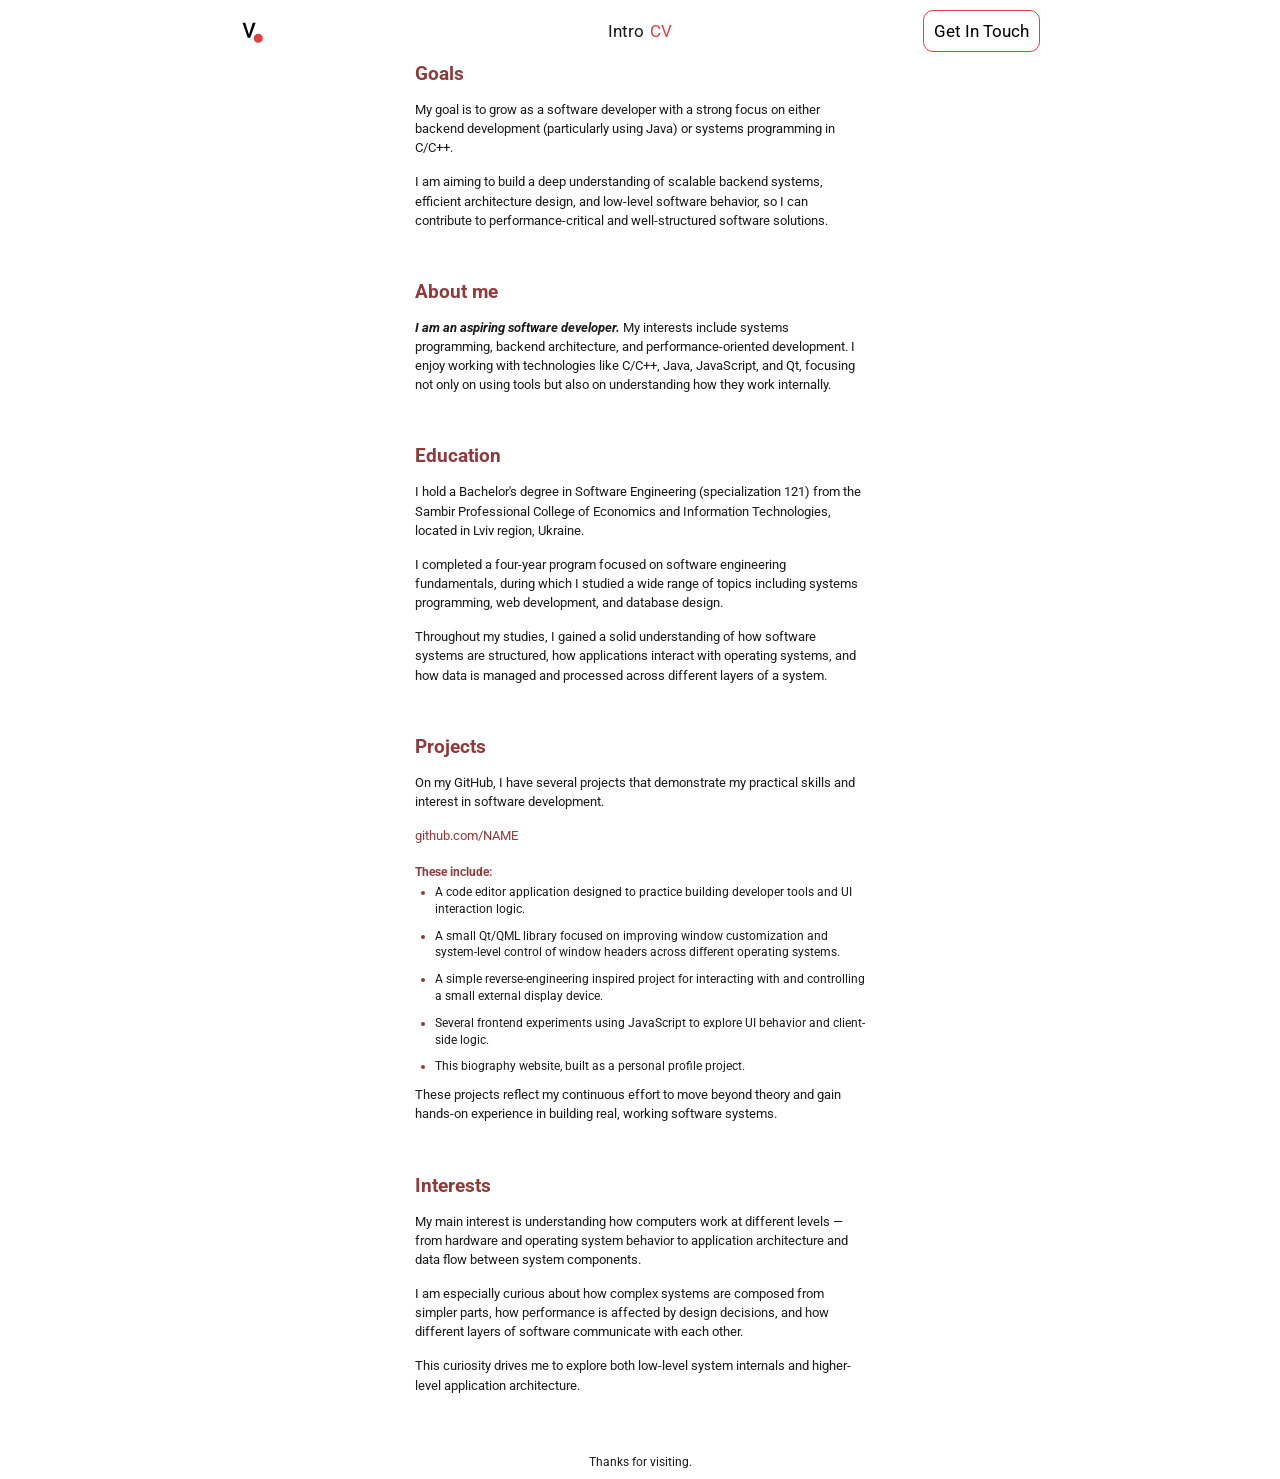
==== cv.html @ 04ad07b4 "init" ====
<!DOCTYPE html>
<html lang="en">
<head>
    <meta charset="UTF-8">
    <meta name="viewport" content="width=device-width, initial-scale=1.0">
    <title>CV Vitalii Torhan</title>
    <link rel="stylesheet" href="css/style.css">
    <link rel="icon" href="assets/img/logo.svg">
    <link rel="preconnect" href="https://fonts.googleapis.com">
    <link rel="preconnect" href="https://fonts.gstatic.com" crossorigin>
    <link href="https://fonts.googleapis.com/css2?family=JetBrains+Mono:ital,wght@0,100..800;1,100..800&family=Roboto:ital,wght@0,100..900;1,100..900&display=swap" rel="stylesheet">
</head>
<body>
    <div class="container">

        <header class="header">
            <a href="index.html" class="logo">
                <img src="assets/img/logo.svg" width="25" alt="Logo">
            </a>

            <nav class="navbar">
                <ul>
                    <li><a href="index.html">Intro</a></li>
                    <li><a href="cv.html">CV</a></li>
                </ul>
            </nav>

            <button class="contact-btn" id="contact-btn">
                Get In Touch
            </button>

            <div class="popup" id="popup-contacts">
                <div class="popup-content">
                    <button id="popup-contacts-btn">×</button>

                    <div class="contact-item">
                        <h2>GitHub:</h2>
                        <a href="https://github.com/Little-Ducky" target="_blank">
                            Little-Ducky
                        </a>
                    </div>
                    <div class="contact-item">
                        <h2>Email:</h2>
                        <a href="mailto:vitalytorhan@gmail.com" target="_blank">
                            Email
                        </a>
                    </div>
                    <div class="contact-item">
                        <h2>LinkedIn:</h2>
                        <a href="https://github.com/Little-Ducky" target="_blank">
                            LinkedIn
                        </a>
                    </div>
                </div>
            </div>
        </header>
        
        <main class="content-cv">
            <section class="cv-section">
                <h2>Goals</h2>

                <p>
                    My goal is to grow as a software developer with a strong focus on
                    either backend development (particularly using Java) or systems
                    programming in C/C++.
                </p>

                <p>
                    I am aiming to build a deep understanding of scalable backend
                    systems, efficient architecture design, and low-level software
                    behavior, so I can contribute to performance-critical and
                    well-structured software solutions.
                </p>
            </section>
            <section class="cv-section">
                <h2>About me</h2>

                <p>
                    <strong><em>I am an aspiring software developer.</em></strong>
                    My interests include systems programming, backend architecture,
                    and performance-oriented development. I enjoy working with
                    technologies like C/C++, Java, JavaScript, and Qt, focusing not
                    only on using tools but also on understanding how they work internally.
                </p>
            </section>


            <section class="cv-section">
                <h2>Education</h2>

                <p>
                    I hold a Bachelor's degree in Software Engineering (specialization 121)
                    from the Sambir Professional College of Economics and Information
                    Technologies, located in Lviv region, Ukraine.
                </p>

                <p>
                    I completed a four-year program focused on software engineering
                    fundamentals, during which I studied a wide range of topics including
                    systems programming, web development, and database design.
                </p>

                <p>
                    Throughout my studies, I gained a solid understanding of how software
                    systems are structured, how applications interact with operating
                    systems, and how data is managed and processed across different layers
                    of a system.
                </p>
            </section>


            <section class="cv-section">
                <h2>Projects</h2>

                <p>
                    On my GitHub, I have several projects that demonstrate my practical
                    skills and interest in software development.
                </p>

                <p>
                    <a href="#">github.com/NAME</a>
                </p>

                <h3>These include:</h3>

                <ul>
                    <li>
                        A code editor application designed to practice building developer
                        tools and UI interaction logic.
                    </li>

                    <li>
                        A small Qt/QML library focused on improving window customization
                        and system-level control of window headers across different
                        operating systems.
                    </li>

                    <li>
                        A simple reverse-engineering inspired project for interacting
                        with and controlling a small external display device.
                    </li>

                    <li>
                        Several frontend experiments using JavaScript to explore UI
                        behavior and client-side logic.
                    </li>

                    <li>
                        This biography website, built as a personal profile project.
                    </li>
                </ul>

                <p>
                    These projects reflect my continuous effort to move beyond theory
                    and gain hands-on experience in building real, working software
                    systems.
                </p>
            </section>


            <section class="cv-section">
                <h2>Interests</h2>

                <p>
                    My main interest is understanding how computers work at different
                    levels — from hardware and operating system behavior to application
                    architecture and data flow between system components.
                </p>

                <p>
                    I am especially curious about how complex systems are composed from
                    simpler parts, how performance is affected by design decisions,
                    and how different layers of software communicate with each other.
                </p>

                <p>
                    This curiosity drives me to explore both low-level system internals
                    and higher-level application architecture.
                </p>
            </section>
        </main>

        <footer class="footer">
            <span>Thanks for visiting.</span>
        </footer>
    </div>

    <script src="js/script.js"></script>
</body>
</html>
---- css/style.css ----
/* ===== RESET ===== */
* {
    margin: 0;
    padding: 0;
    box-sizing: border-box;
}

a {
    color: inherit;
    text-decoration: none;
}

ul {
    list-style: none;
}

button {
    cursor: pointer;
    border: none;
    background: none;
    font: inherit;
}

img {
    max-width: 100%;
    display: block;
}

/* ===== CONTAINERS ===== */
html, body {
    height: 100%;
    margin: 0;

    font-family: "Roboto";
    font-size: 12px;
    color: #1A1A1A;
}

body {
    display: flex;
    justify-content: center;
}

.container {
    max-width: 800px;
    width: 100%;

    margin: 0 10px 0 10px;

    display: flex;
    flex-direction: column;
}

.header {
    display: grid;
    grid-template-columns: 1fr auto 1fr;
    align-items: center;
    
    padding: 10px 0;
    font-weight: 400;
    font-size: 1.4rem;
}

.navbar {
    justify-self: center;
}

.logo {
    justify-self: start;
}

.contact-btn {
    border: 1px solid #E24040;
    border-radius: 10px;
    padding: 10px;
    transition: background-color 0.3s ease;
    justify-self: end;
}

.navbar ul {
    display: flex;
}

.navbar ul li {
    margin: 0 3px;
    transition: color 0.3s ease;
}

.navbar ul li:hover {
    color: #E24040;
}

.contact-btn:hover {
    background-color: #E24040;
}

.content {
    flex: 1;
}

.content-intro {
    display: flex;
    flex-direction: column;
}

.hero {
    display: flex;
    justify-content: space-between;
    align-items: center;

    margin-top: 100px;
}

.intro h1{
    font-size: 2.4rem;
    margin-bottom: 3px;
    font-weight: 500;
}

.intro h2 {
    font-size: 1.6rem;
    margin-bottom: 6px;
    font-weight: 400;
}

.intro p {
    font-size: 1.2rem;
    font-weight: 300;
}

.subTitle {
    font-style: italic;
}

.socials {
    margin-top: 30px;
    align-self: center;
}

.socials ul {
    display: flex;
}

.socials ul li {
    margin: 5px;
}

.terminal {
    position: relative;
    background: #1f1f1f;
    border-radius: 10px;
    padding: 15px;
    max-width: 420px;
    width: 100%;

    font-size: 1.2rem;

    font-family: "JetBrains Mono";

    box-shadow:
        0 20px 170px rgba(0, 0, 0, 0.5),
        0 0 180px rgba(255, 70, 70, 0.7),
        0 0 100px rgba(255, 70, 70, 0.5);
}

.input {
    color: #E24040;
    margin: 5px 0;
    position: relative;
}

.input::before {
    content: " ";
    position: absolute;
    width: 100%;
    height: 1px;
    background-color: #333333;
    left: 0;
    top: -5px;
}

.output {
    color: #E6E6E6;
    margin-bottom: 15px;
}

.terminal-caption {
    display: flex;
    justify-content: space-between;

    margin-bottom: 10px;
}

.dots {
    display: flex;
    gap: 8px;
}

.dots li {
    width: 12px;
    height: 12px;
    border-radius: 50%;
}

.dot-red {
    background-color: #E24040;
}

.dot-yellow {
    background-color: #F4E84E;
}

.dot-green {
    background-color: #009245;
}

.btns-decoration li{
    margin-right: 5px;
}

.user-decoration {
    display: block;
    color: #E6E6E6;
}

.footer {
    display: flex;
    justify-content: center;
    padding: 10px;
}

/* CV */

.content-cv {
    display: flex;
    flex-direction: column;
    align-items: center;
}

.cv-section {
    max-width: 450px;
    margin-bottom: 35px;
}

.cv-section h2 {
    font-size: 1.6rem;
    color: #8f3b3b;
    margin-bottom: 15px;
}

.cv-section h3 {
    font-size: 1rem;
    color: #8f3b3b;
    margin-top: 20px;
    margin-bottom: 5px;
}

.cv-section p {
    font-size: 1.1rem;
    line-height: 1.45;
    margin-bottom: 15px;
}

.cv-section ul {
    list-style: disc;
    padding-left: 20px;
}

.cv-section li {
    margin-bottom: 10px;
    line-height: 1.4;
}

.cv-section li::marker {
    color: #8f3b3b;
}

.cv-section a {
    color: #8f3b3b;
    text-decoration: none;
}

.cv-section a:hover {
    text-decoration: underline;
}

nav a.active-page-link {
    color: #E24040;
}

@media (max-width: 700px) {

    .cv {
        max-width: 100%;
    }
}

@media screen and (max-width: 768px) {
    .hero {
        flex-direction: column;
        gap: 10px;
        margin-top: 50px;
    }

    html {
        font-size: 10px;
    }

    .intro {
        text-align: center;
    }

    .header {
        font-size: 1.6rem;
    }
}

.popup {
    visibility: hidden;
    opacity: 0;

    position: fixed;
    inset: 0;
    background-color: rgba(0,0,0,0.5);

    justify-content: center;
    align-items: center;

    z-index: 42;

    transition: opacity 0.3s ease, visibility 0.3s ease;
}

.popup-contacts-active {
    visibility: visible;
    opacity: 1;
}

.popup-content {
    display: inline-block;

    padding: 20px;
    border-radius: 10px;
    position: relative;

    top: 50%;
    left: 50%;

    transform: translate(-50%, -50%);

    background-color: white;
}

#popup-contacts-btn {
    position: absolute;
    right: 10px;
    top: 10px;
}

.contact-item {
    display: flex;
    align-items: center;
    gap: 10px;
    margin: 10px;
}

.contact-item h2 {
    font-weight: 500;
    font-size: 1.3rem;
}
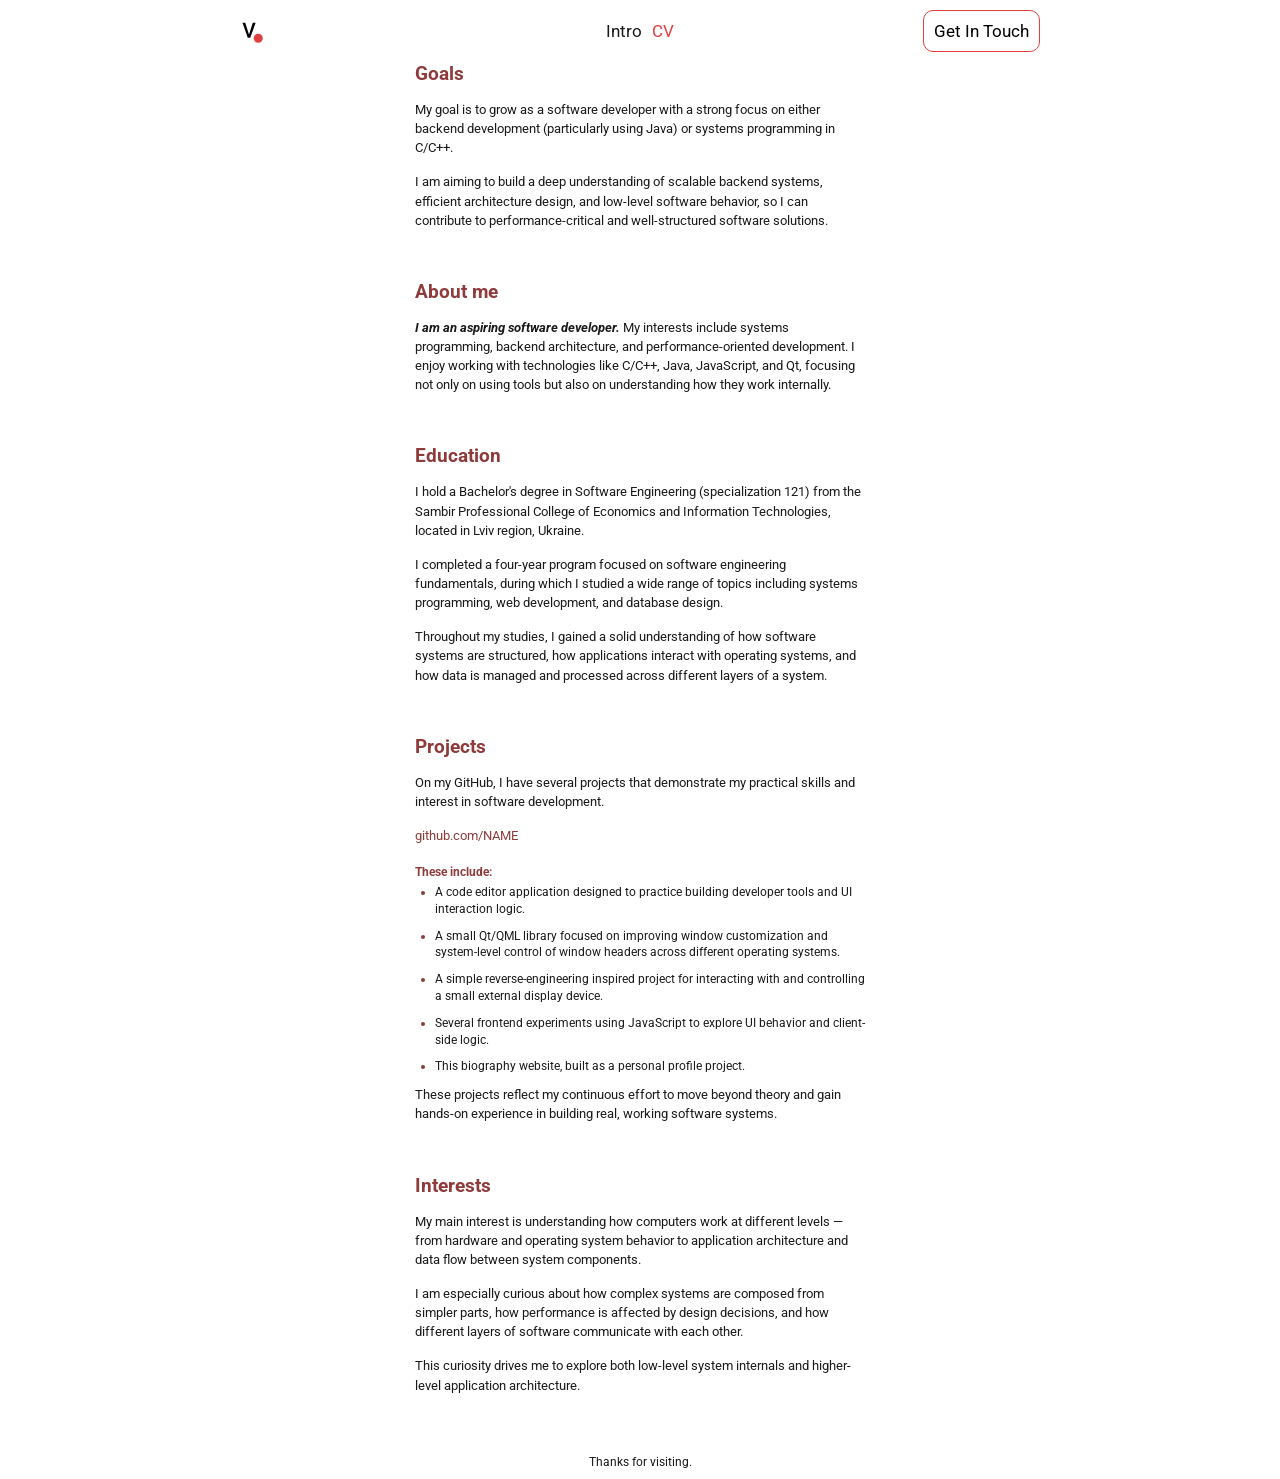
==== commit 8e562362: "added burger-menu" ====
--- a/cv.html
+++ b/cv.html
@@ -14,45 +14,23 @@
     <div class="container">
 
         <header class="header">
-            <a href="index.html" class="logo">
-                <img src="assets/img/logo.svg" width="25" alt="Logo">
-            </a>
-
-            <nav class="navbar">
-                <ul>
+            <nav>
+                <a href="index.html" class="logo">
+                    <img src="assets/img/logo.svg" width="25" alt="Logo">
+                </a>
+
+                <ul class="navbar">
                     <li><a href="index.html">Intro</a></li>
                     <li><a href="cv.html">CV</a></li>
                 </ul>
+
+                <button class="contact-btn" id="contact-btn">
+                    Get In Touch
+                </button>
+
+                <button class="burger-btn">
+                </button>
             </nav>
-
-            <button class="contact-btn" id="contact-btn">
-                Get In Touch
-            </button>
-
-            <div class="popup" id="popup-contacts">
-                <div class="popup-content">
-                    <button id="popup-contacts-btn">×</button>
-
-                    <div class="contact-item">
-                        <h2>GitHub:</h2>
-                        <a href="https://github.com/Little-Ducky" target="_blank">
-                            Little-Ducky
-                        </a>
-                    </div>
-                    <div class="contact-item">
-                        <h2>Email:</h2>
-                        <a href="mailto:vitalytorhan@gmail.com" target="_blank">
-                            Email
-                        </a>
-                    </div>
-                    <div class="contact-item">
-                        <h2>LinkedIn:</h2>
-                        <a href="https://github.com/Little-Ducky" target="_blank">
-                            LinkedIn
-                        </a>
-                    </div>
-                </div>
-            </div>
         </header>
         
         <main class="content-cv">
@@ -185,6 +163,65 @@
         </footer>
     </div>
 
+        <div class="burger">
+        <div class="burger-content">
+            <nav class="burger-nav">
+                <ul class="menu-list">
+                    <li><a href="index.html">🏠 Intro</a></li>
+                    <li><a href="cv.html">📄 CV</a></li>
+                </ul>
+            </nav>
+
+            <div class="contact-section">
+                <div class="contact-item">
+                    <span>💻 GitHub</span>
+                    <a href="https://github.com/Little-Ducky" target="_blank">
+                        Little-Ducky
+                    </a>
+                </div>
+
+                <div class="contact-item">
+                    <span>✉️ Email</span>
+                    <a href="mailto:vitalytorhan@gmail.com">
+                        vitalytorhan@gmail.com
+                    </a>
+                </div>
+
+                <div class="contact-item">
+                    <span>💼 LinkedIn</span>
+                    <a href="https://linkedin.com/in/YOUR_USERNAME" target="_blank">
+                        linkedin.com/in/YOUR_USERNAME
+                    </a>
+                </div>
+            </div>
+
+        </div>
+    </div>
+    
+    <div class="popup" id="popup-contacts">
+        <div class="popup-content">
+            <button id="popup-contacts-btn">×</button>
+
+            <div class="contact-item">
+                <h2>GitHub:</h2>
+                <a href="https://github.com/Little-Ducky" target="_blank">
+                    Little-Ducky
+                </a>
+            </div>
+            <div class="contact-item">
+                <h2>Email:</h2>
+                <a href="mailto:vitalytorhan@gmail.com" target="_blank">
+                    Email
+                </a>
+            </div>
+            <div class="contact-item">
+                <h2>LinkedIn:</h2>
+                <a href="https://github.com/Little-Ducky" target="_blank">
+                    LinkedIn
+                </a>
+            </div>
+        </div>
+    </div>
     <script src="js/script.js"></script>
 </body>
 </html>
--- a/css/style.css
+++ b/css/style.css
@@ -41,6 +41,10 @@
     justify-content: center;
 }
 
+body.popup-open {
+    overflow: hidden;
+}
+
 .container {
     max-width: 800px;
     width: 100%;
@@ -51,7 +55,8 @@
     flex-direction: column;
 }
 
-.header {
+.header nav {
+    position: relative;
     display: grid;
     grid-template-columns: 1fr auto 1fr;
     align-items: center;
@@ -62,11 +67,14 @@
 }
 
 .navbar {
-    justify-self: center;
+    display: flex;
+    gap: 10px;
 }
 
 .logo {
-    justify-self: start;
+    display: inline-block;
+    width: 25px;
+    height: 25px;
 }
 
 .contact-btn {
@@ -323,8 +331,9 @@
     inset: 0;
     background-color: rgba(0,0,0,0.5);
 
+    display: flex;
+    align-items: center;
     justify-content: center;
-    align-items: center;
 
     z-index: 42;
 
@@ -337,16 +346,11 @@
 }
 
 .popup-content {
+    position: relative;
     display: inline-block;
 
     padding: 20px;
     border-radius: 10px;
-    position: relative;
-
-    top: 50%;
-    left: 50%;
-
-    transform: translate(-50%, -50%);
 
     background-color: white;
 }
@@ -367,4 +371,162 @@
 .contact-item h2 {
     font-weight: 500;
     font-size: 1.3rem;
+}
+
+.burger {
+    position: fixed;
+    top: -100%;
+    left: 0;
+
+    height: 100%;
+    width: 100%;
+
+    display: flex;
+    justify-content: center;
+    align-items: center;
+
+    background: #111;
+
+    transition: top .3s ease;
+    overflow-y: auto;
+
+    z-index: 43;
+}
+
+.burger-active {
+    top: 0;
+}
+
+.burger-content {
+    position: relative;
+    
+    max-width: 500px;
+    width: 100%;
+    height: 100%;
+
+    display: flex;
+    flex-direction: column;
+    justify-content: center;
+    align-items: center;
+
+    gap: 80px;
+}
+
+.burger-nav {
+    display: flex;
+    flex-direction: column;
+    align-items: center;
+    gap: 20px;
+}
+
+.burger-nav a {
+    color: #fff;
+    text-decoration: none;
+    font-size: 3rem;
+    font-weight: 700;
+    transition: .25s;
+}
+
+.burger-nav a:hover {
+    color: #ff5a5f;
+}
+
+.contact-section {
+    width: 100%;
+    max-width: 500px;
+
+    display: flex;
+    flex-direction: column;
+    gap: 24px;
+}
+
+.contact-item {
+    display: flex;
+    justify-content: space-between;
+    align-items: center;
+
+    padding-bottom: 12px;
+    border-bottom: 1px solid rgba(255,255,255,.08);
+}
+
+.contact-item span {
+    color: #888;
+    font-size: .9rem;
+    text-transform: uppercase;
+    letter-spacing: 2px;
+}
+
+.contact-item a {
+    color: white;
+    text-decoration: none;
+    transition: .25s;
+}
+
+.contact-item a:hover {
+    color: #ff5a5f;
+}
+
+.menu-list li {
+    padding: 10px;
+}
+
+.burger-btn {
+    position: absolute;
+    top: 10px + 50%;
+    right: 0;
+    z-index: 44;
+
+    width: 24px;
+    height: 24px;
+}
+
+.burger-btn::before,
+.burger-btn::after {
+    content: "";
+    position: absolute;
+
+    left: 0;
+    width: 100%;
+    height: 2px;
+    border-radius: 1px;
+    background: #E24040;
+
+    transition: transform .3s ease, top .3s ease, bottom .3s ease;
+}
+
+.burger-btn::before {
+    top: 7px;
+}
+
+.burger-btn::after {
+    bottom: 7px;
+}
+
+.burger-btn-active::before {
+    top: 50%;
+    transform: translateY(-50%) rotate(45deg);
+}
+
+.burger-btn-active::after {
+    bottom: 50%;
+    transform: translateY(50%) rotate(-45deg);
+}
+
+@media screen and (max-width: 600px) {
+    .contact-btn {
+        display: none;
+    }
+
+    .navbar {
+        display: none;
+    }
+}
+
+@media screen and (min-width: 600px) {
+    .burger-btn {
+        display: none;
+    }
+    .burger {
+        display: none;
+    }
 }
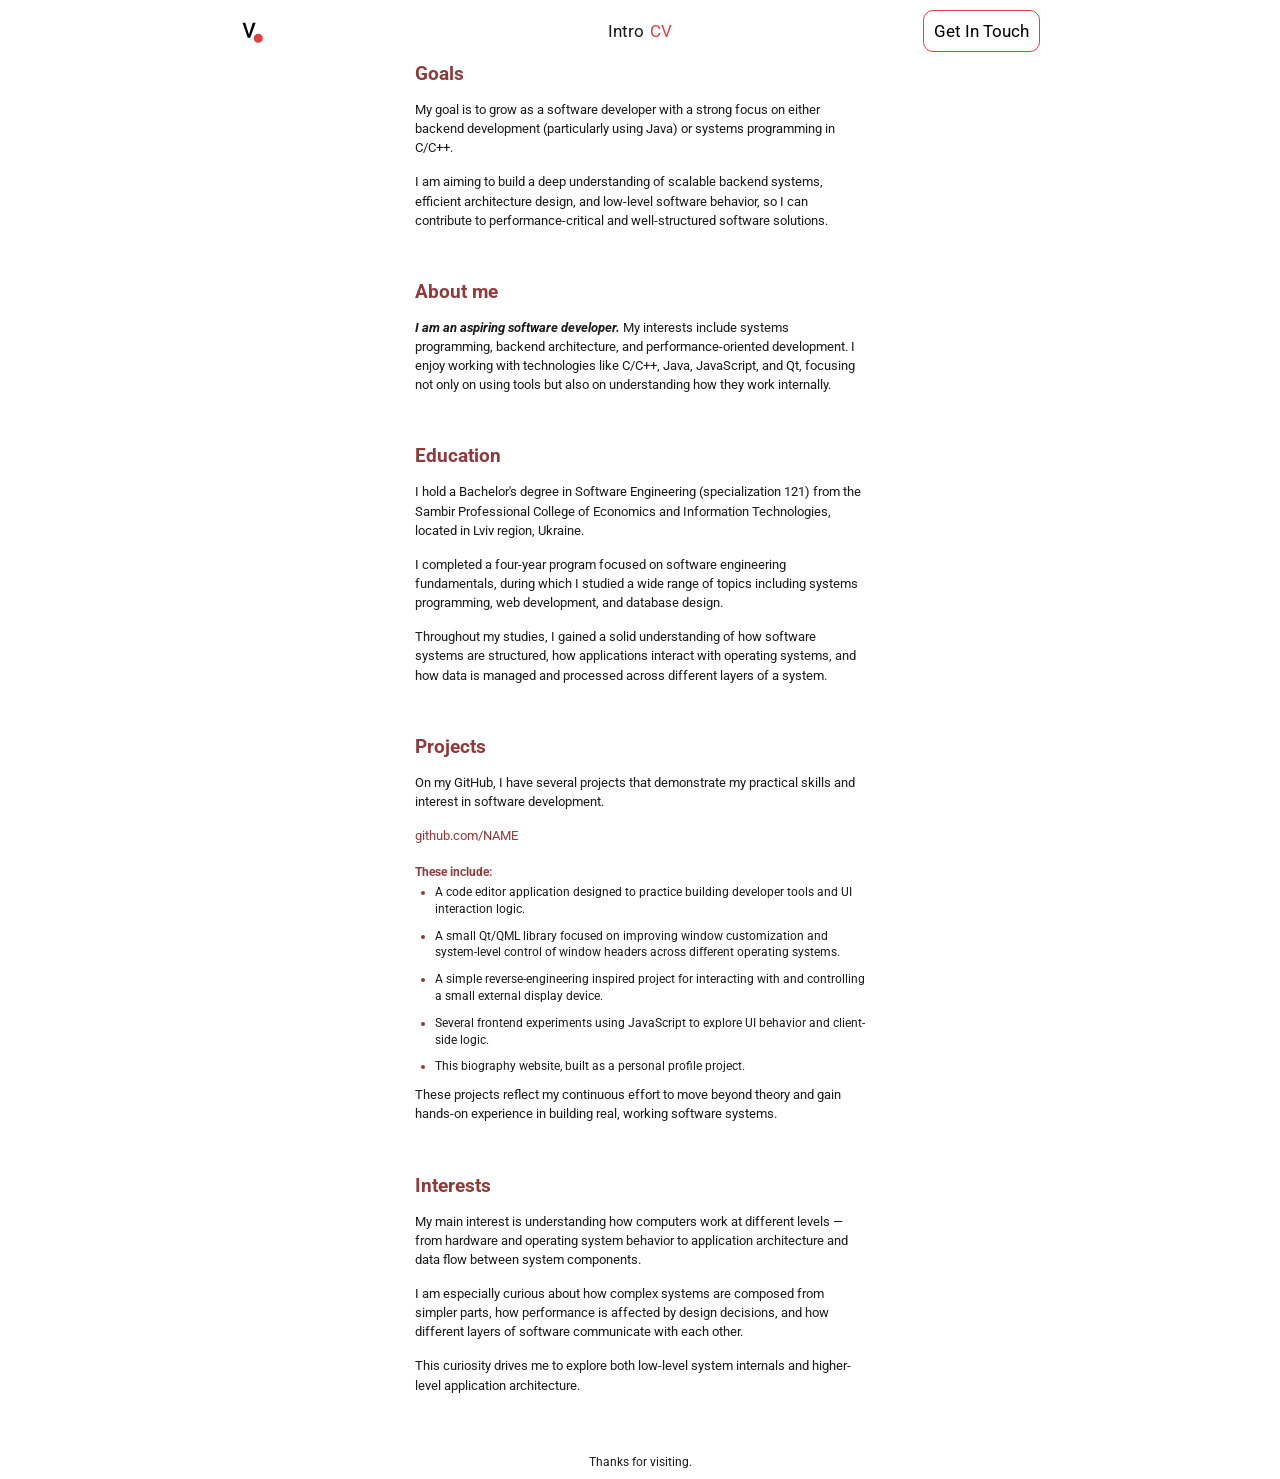
==== commit e53b7c3d: "fixed bugs" ====
--- a/cv.html
+++ b/cv.html
@@ -14,12 +14,12 @@
     <div class="container">
 
         <header class="header">
-            <nav>
+            <nav class="navbar">
                 <a href="index.html" class="logo">
                     <img src="assets/img/logo.svg" width="25" alt="Logo">
                 </a>
 
-                <ul class="navbar">
+                <ul class="navbar-navigation">
                     <li><a href="index.html">Intro</a></li>
                     <li><a href="cv.html">CV</a></li>
                 </ul>
@@ -27,10 +27,9 @@
                 <button class="contact-btn" id="contact-btn">
                     Get In Touch
                 </button>
-
-                <button class="burger-btn">
-                </button>
             </nav>
+            <button class="burger-btn">
+            </button>
         </header>
         
         <main class="content-cv">
@@ -163,7 +162,7 @@
         </footer>
     </div>
 
-        <div class="burger">
+    <div class="burger">
         <div class="burger-content">
             <nav class="burger-nav">
                 <ul class="menu-list">
@@ -173,21 +172,21 @@
             </nav>
 
             <div class="contact-section">
-                <div class="contact-item">
+                <div class="contact-item-burger">
                     <span>💻 GitHub</span>
                     <a href="https://github.com/Little-Ducky" target="_blank">
                         Little-Ducky
                     </a>
                 </div>
 
-                <div class="contact-item">
+                <div class="contact-item-burger">
                     <span>✉️ Email</span>
                     <a href="mailto:vitalytorhan@gmail.com">
                         vitalytorhan@gmail.com
                     </a>
                 </div>
 
-                <div class="contact-item">
+                <div class="contact-item-burger">
                     <span>💼 LinkedIn</span>
                     <a href="https://linkedin.com/in/YOUR_USERNAME" target="_blank">
                         linkedin.com/in/YOUR_USERNAME
@@ -198,30 +197,34 @@
         </div>
     </div>
     
-    <div class="popup" id="popup-contacts">
+    <dialog id="popup-contacts">
         <div class="popup-content">
-            <button id="popup-contacts-btn">×</button>
-
-            <div class="contact-item">
+            <button id="popup-contacts-btn">
+            </button>
+
+            <div class="contact-item-popup">
                 <h2>GitHub:</h2>
                 <a href="https://github.com/Little-Ducky" target="_blank">
                     Little-Ducky
                 </a>
             </div>
-            <div class="contact-item">
+
+            <div class="contact-item-popup">
                 <h2>Email:</h2>
-                <a href="mailto:vitalytorhan@gmail.com" target="_blank">
-                    Email
-                </a>
-            </div>
-            <div class="contact-item">
+                <a href="mailto:vitalytorhan@gmail.com">
+                    vitalytorhan@gmail.com
+                </a>
+            </div>
+
+            <div class="contact-item-popup">
                 <h2>LinkedIn:</h2>
-                <a href="https://github.com/Little-Ducky" target="_blank">
+                <a href="https://linkedin.com/" target="_blank">
                     LinkedIn
                 </a>
             </div>
         </div>
-    </div>
+    </dialog>
+
     <script src="js/script.js"></script>
 </body>
 </html>
--- a/css/style.css
+++ b/css/style.css
@@ -41,8 +41,10 @@
     justify-content: center;
 }
 
-body.popup-open {
+body.no-scroll {
     overflow: hidden;
+    position: fixed;
+    width: 100%;
 }
 
 .container {
@@ -55,11 +57,26 @@
     flex-direction: column;
 }
 
-.header nav {
+.content {
+    flex: 1;
+}
+
+.content-intro {
+    display: flex;
+    flex-direction: column;
+}
+
+.hero {
+    display: flex;
+    justify-content: space-between;
+    align-items: center;
+
+    margin-top: 100px;
+}
+
+/* ===== header ===== */
+.header {
     position: relative;
-    display: grid;
-    grid-template-columns: 1fr auto 1fr;
-    align-items: center;
     
     padding: 10px 0;
     font-weight: 400;
@@ -67,7 +84,9 @@
 }
 
 .navbar {
-    display: flex;
+    display: grid;
+    grid-template-columns: 1fr auto 1fr;
+    align-items: center;
     gap: 10px;
 }
 
@@ -85,7 +104,7 @@
     justify-self: end;
 }
 
-.navbar ul {
+.navbar-navigation {
     display: flex;
 }
 
@@ -102,23 +121,15 @@
     background-color: #E24040;
 }
 
-.content {
-    flex: 1;
-}
-
-.content-intro {
-    display: flex;
-    flex-direction: column;
-}
-
-.hero {
-    display: flex;
-    justify-content: space-between;
-    align-items: center;
-
-    margin-top: 100px;
-}
-
+/* ===== footer ===== */
+.footer {
+    display: flex;
+    justify-content: center;
+    padding: 10px;
+}
+
+
+/* ===== intro ===== */
 .intro h1{
     font-size: 2.4rem;
     margin-bottom: 3px;
@@ -231,13 +242,7 @@
     color: #E6E6E6;
 }
 
-.footer {
-    display: flex;
-    justify-content: center;
-    padding: 10px;
-}
-
-/* CV */
+/* ===== CV ===== */
 
 .content-cv {
     display: flex;
@@ -296,82 +301,78 @@
     color: #E24040;
 }
 
-@media (max-width: 700px) {
-
-    .cv {
-        max-width: 100%;
-    }
-}
-
-@media screen and (max-width: 768px) {
-    .hero {
-        flex-direction: column;
-        gap: 10px;
-        margin-top: 50px;
-    }
-
-    html {
-        font-size: 10px;
-    }
-
-    .intro {
-        text-align: center;
-    }
-
-    .header {
-        font-size: 1.6rem;
-    }
-}
-
-.popup {
-    visibility: hidden;
-    opacity: 0;
-
-    position: fixed;
-    inset: 0;
-    background-color: rgba(0,0,0,0.5);
-
-    display: flex;
-    align-items: center;
-    justify-content: center;
-
-    z-index: 42;
-
-    transition: opacity 0.3s ease, visibility 0.3s ease;
-}
-
-.popup-contacts-active {
-    visibility: visible;
-    opacity: 1;
+/* ===== Popup ===== */
+#popup-contacts {
+    padding: 0;
+    border: none;
+    background: transparent;
+    margin: auto;
+}
+
+#popup-contacts::backdrop {
+    background: rgba(0, 0, 0, .5);
 }
 
 .popup-content {
     position: relative;
-    display: inline-block;
-
-    padding: 20px;
+
+    max-width: 450px;
+    width: 100%;;
+
+    padding: 30px;
     border-radius: 10px;
 
-    background-color: white;
+    background: #fff;
 }
 
 #popup-contacts-btn {
     position: absolute;
+    top: 10px;
     right: 10px;
-    top: 10px;
-}
-
-.contact-item {
+
+    border: none;
+    background: transparent;
+    font-size: 24px;
+    cursor: pointer;
+    
+    width: 20px;
+    height: 20px;
+}
+
+#popup-contacts-btn::after, 
+#popup-contacts-btn::before {
+    position: absolute;
+
+    background-color: #1A1A1A;
+    height: 2px;
+    width: 100%;
+}
+
+#popup-contacts-btn::after{
+    content: " ";
+
+    transform: translateX(-50%) rotate(-45deg);
+}
+
+#popup-contacts-btn::before{
+    content: " ";
+
+    transform: translateX(-50%) rotate(45deg);
+}
+
+.contact-item-popup {
     display: flex;
     align-items: center;
     gap: 10px;
-    margin: 10px;
-}
-
-.contact-item h2 {
-    font-weight: 500;
-    font-size: 1.3rem;
-}
+    margin: 15px 0;
+}
+
+.contact-item-popup h2 {
+    margin: 0;
+    font-size: 20px;
+}
+
+/* ===== burger ===== */
 
 .burger {
     position: fixed;
@@ -400,7 +401,7 @@
 .burger-content {
     position: relative;
     
-    max-width: 500px;
+    max-width: 400px;
     width: 100%;
     height: 100%;
 
@@ -410,6 +411,7 @@
     align-items: center;
 
     gap: 80px;
+    padding: 30px;
 }
 
 .burger-nav {
@@ -440,7 +442,7 @@
     gap: 24px;
 }
 
-.contact-item {
+.contact-item-burger {
     display: flex;
     justify-content: space-between;
     align-items: center;
@@ -449,20 +451,20 @@
     border-bottom: 1px solid rgba(255,255,255,.08);
 }
 
-.contact-item span {
+.contact-item-burger span {
     color: #888;
     font-size: .9rem;
     text-transform: uppercase;
     letter-spacing: 2px;
 }
 
-.contact-item a {
+.contact-item-burger a {
     color: white;
     text-decoration: none;
     transition: .25s;
 }
 
-.contact-item a:hover {
+.contact-item-burger a:hover {
     color: #ff5a5f;
 }
 
@@ -472,7 +474,7 @@
 
 .burger-btn {
     position: absolute;
-    top: 10px + 50%;
+    top: 10px;
     right: 0;
     z-index: 44;
 
@@ -512,21 +514,48 @@
     transform: translateY(50%) rotate(-45deg);
 }
 
-@media screen and (max-width: 600px) {
+/* === @media === */
+@media screen and (max-width: 700px) {
     .contact-btn {
         display: none;
     }
 
-    .navbar {
+    .navbar-navigation {
         display: none;
     }
 }
 
-@media screen and (min-width: 600px) {
+@media screen and (min-width: 700px) {
     .burger-btn {
         display: none;
     }
-    .burger {
-        display: none;
+    .burger-active {
+        top: -100%;
+    }
+}
+
+@media (max-width: 700px) {
+    .cv {
+        max-width: 100%;
+    }
+}
+
+@media screen and (max-width: 768px) {
+    .hero {
+        flex-direction: column;
+        gap: 10px;
+        margin-top: 50px;
+    }
+
+    html {
+        font-size: 10px;
+    }
+
+    .intro {
+        text-align: center;
+    }
+
+    .header {
+        font-size: 1.6rem;
     }
 }
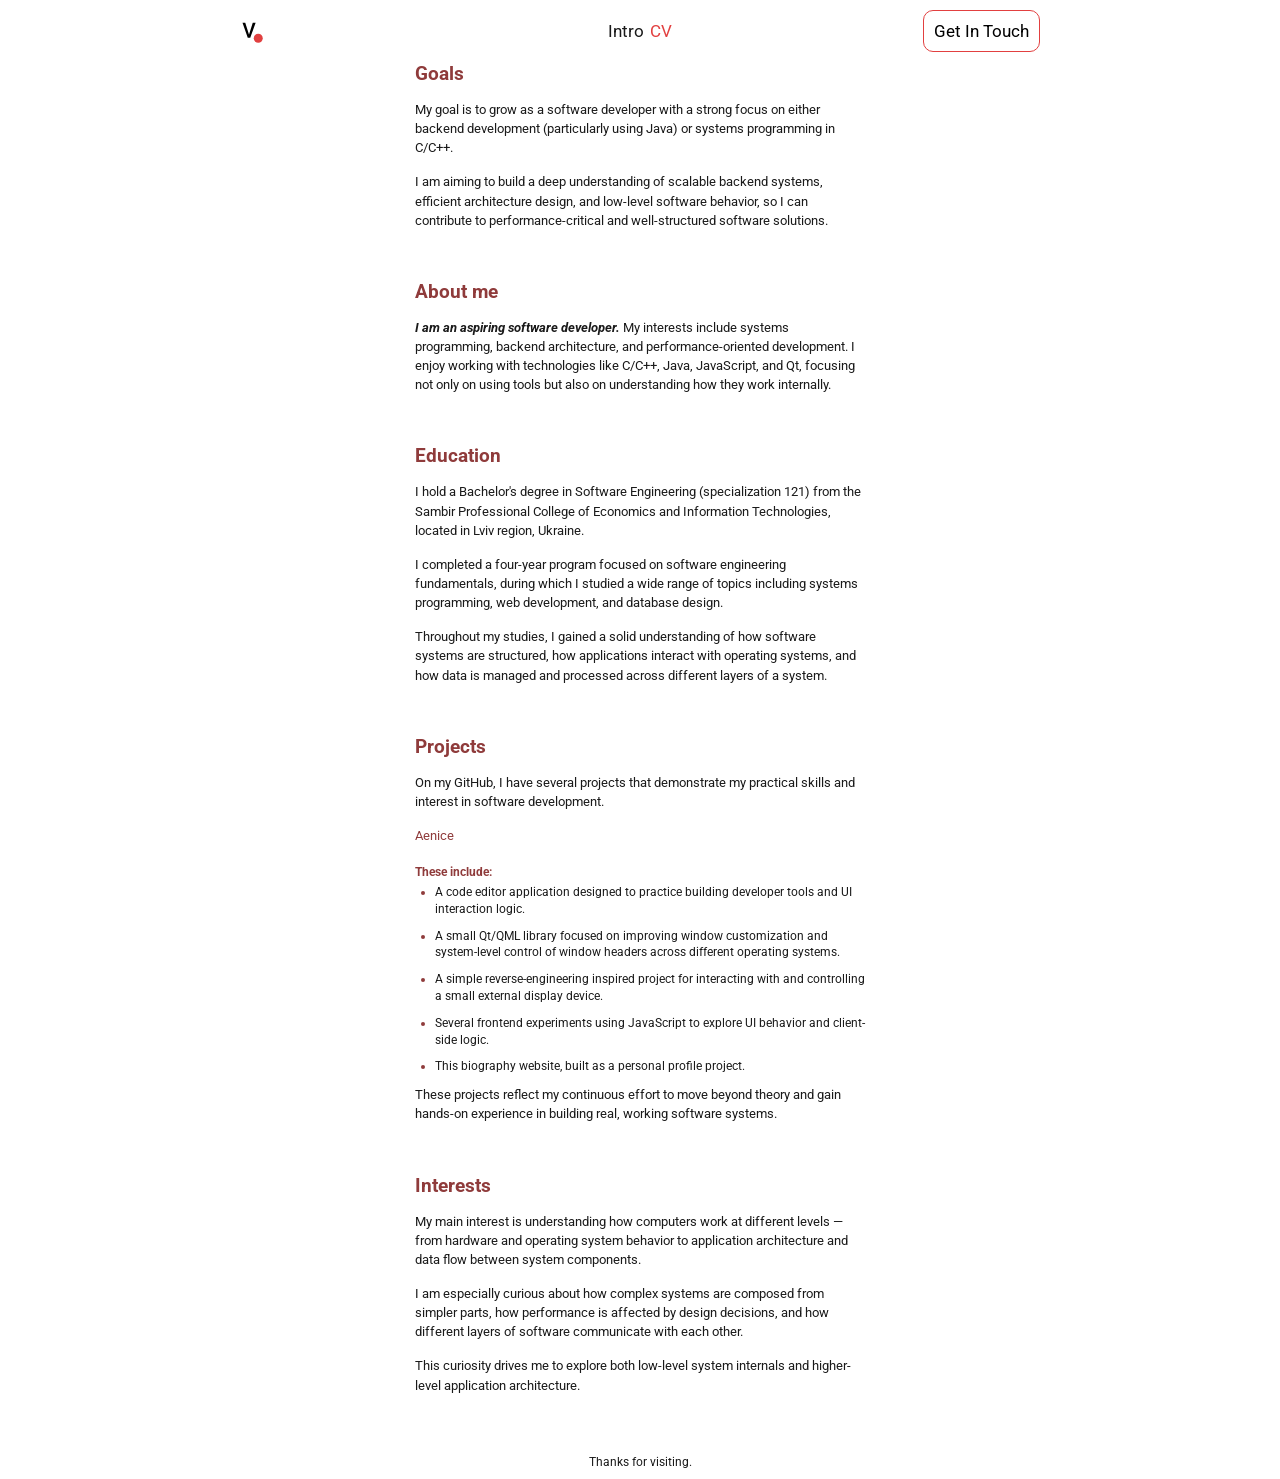
==== commit 714eeb4b: "Update cv.html" ====
--- a/cv.html
+++ b/cv.html
@@ -95,7 +95,7 @@
                 </p>
 
                 <p>
-                    <a href="#">github.com/NAME</a>
+                    <a href="https://github.com/Aenice" target="_blank">Aenice</a>
                 </p>
 
                 <h3>These include:</h3>
@@ -133,7 +133,6 @@
                     systems.
                 </p>
             </section>
-
 
             <section class="cv-section">
                 <h2>Interests</h2>
@@ -162,7 +161,7 @@
         </footer>
     </div>
 
-    <div class="burger">
+    <div class="burger" inert="true">
         <div class="burger-content">
             <nav class="burger-nav">
                 <ul class="menu-list">
@@ -173,9 +172,9 @@
 
             <div class="contact-section">
                 <div class="contact-item-burger">
-                    <span>💻 GitHub</span>
-                    <a href="https://github.com/Little-Ducky" target="_blank">
-                        Little-Ducky
+                    <span>💻 GitHub:</span>
+                    <a href="https://github.com/Aenice" target="_blank">
+                        Aenice
                     </a>
                 </div>
 
@@ -188,43 +187,43 @@
 
                 <div class="contact-item-burger">
                     <span>💼 LinkedIn</span>
-                    <a href="https://linkedin.com/in/YOUR_USERNAME" target="_blank">
-                        linkedin.com/in/YOUR_USERNAME
+                    <a href="https://www.linkedin.com/in/vitaly-torhan-561238421" target="_blank">
+                        Vitaly Torhan
                     </a>
                 </div>
             </div>
 
         </div>
     </div>
-    
+
     <dialog id="popup-contacts">
         <div class="popup-content">
             <button id="popup-contacts-btn">
             </button>
 
             <div class="contact-item-popup">
-                <h2>GitHub:</h2>
-                <a href="https://github.com/Little-Ducky" target="_blank">
-                    Little-Ducky
+                <h2>💻 GitHub:</h2>
+                <a href="https://github.com/Aenice" target="_blank">
+                    Aenice
                 </a>
             </div>
 
             <div class="contact-item-popup">
-                <h2>Email:</h2>
+                <h2>✉️ Email:</h2>
                 <a href="mailto:vitalytorhan@gmail.com">
                     vitalytorhan@gmail.com
                 </a>
             </div>
 
             <div class="contact-item-popup">
-                <h2>LinkedIn:</h2>
-                <a href="https://linkedin.com/" target="_blank">
-                    LinkedIn
+                <h2>💼 LinkedIn:</h2>
+                <a href="https://www.linkedin.com/in/vitaly-torhan-561238421" target="_blank">
+                    Vitaly Torhan
                 </a>
             </div>
         </div>
     </dialog>
-
+    
     <script src="js/script.js"></script>
 </body>
-</html>+</html>
--- a/css/style.css
+++ b/css/style.css
@@ -1,4 +1,22 @@
-/* ===== RESET ===== */
+/* =========================
+   VARIABLES
+========================= */
+
+:root {
+    --color-primary: #E24040;
+    --color-dark: #1A1A1A;
+    --color-light: #E6E6E6;
+    --color-accent: #8f3b3b;
+    --color-terminal: #1f1f1f;
+
+    --transition: .3s ease;
+}
+
+
+/* =========================
+   RESET
+========================= */
+
 * {
     margin: 0;
     padding: 0;
@@ -26,20 +44,27 @@
     display: block;
 }
 
-/* ===== CONTAINERS ===== */
-html, body {
+
+/* =========================
+   GLOBAL
+========================= */
+
+html {
     height: 100%;
+    font-size: 12px;
+}
+
+body {
+    min-height: 100%;
     margin: 0;
 
-    font-family: "Roboto";
-    font-size: 12px;
-    color: #1A1A1A;
-}
-
-body {
+    font-family: "Roboto", sans-serif;
+    color: var(--color-dark);
+
     display: flex;
     justify-content: center;
 }
+
 
 body.no-scroll {
     overflow: hidden;
@@ -47,24 +72,32 @@
     width: 100%;
 }
 
+
+/* =========================
+   CONTAINERS
+========================= */
+
 .container {
     max-width: 800px;
     width: 100%;
 
-    margin: 0 10px 0 10px;
+    margin: 0 10px;
 
     display: flex;
     flex-direction: column;
 }
+
 
 .content {
     flex: 1;
 }
 
+
 .content-intro {
     display: flex;
     flex-direction: column;
 }
+
 
 .hero {
     display: flex;
@@ -74,107 +107,163 @@
     margin-top: 100px;
 }
 
-/* ===== header ===== */
+
+/* =========================
+   ACCESSIBILITY
+========================= */
+
+a:focus-visible,
+button:focus-visible {
+    outline: 2px solid var(--color-primary);
+    outline-offset: 3px;
+}
+
+/* =========================
+   HEADER
+========================= */
+
 .header {
     position: relative;
-    
+
     padding: 10px 0;
+
     font-weight: 400;
     font-size: 1.4rem;
 }
+
 
 .navbar {
     display: grid;
     grid-template-columns: 1fr auto 1fr;
+
     align-items: center;
     gap: 10px;
 }
 
+
 .logo {
     display: inline-block;
+
     width: 25px;
     height: 25px;
 }
 
+
 .contact-btn {
-    border: 1px solid #E24040;
+    justify-self: end;
+
+    padding: 10px;
+
+    border: 1px solid var(--color-primary);
     border-radius: 10px;
+
+    transition: background-color var(--transition);
+}
+
+
+.contact-btn:hover {
+    background-color: var(--color-primary);
+}
+
+
+.navbar-navigation {
+    display: flex;
+}
+
+
+.navbar li {
+    margin: 0 3px;
+
+    transition: color var(--transition);
+}
+
+
+.navbar li:hover {
+    color: var(--color-primary);
+}
+
+
+nav a.active-page-link {
+    color: var(--color-primary);
+}
+
+
+/* =========================
+   FOOTER
+========================= */
+
+.footer {
+    display: flex;
+    justify-content: center;
+
     padding: 10px;
-    transition: background-color 0.3s ease;
-    justify-self: end;
-}
-
-.navbar-navigation {
-    display: flex;
-}
-
-.navbar ul li {
-    margin: 0 3px;
-    transition: color 0.3s ease;
-}
-
-.navbar ul li:hover {
-    color: #E24040;
-}
-
-.contact-btn:hover {
-    background-color: #E24040;
-}
-
-/* ===== footer ===== */
-.footer {
-    display: flex;
-    justify-content: center;
-    padding: 10px;
-}
-
-
-/* ===== intro ===== */
-.intro h1{
+}
+
+
+/* =========================
+   INTRO
+========================= */
+
+.intro h1 {
+    margin-bottom: 3px;
+
     font-size: 2.4rem;
-    margin-bottom: 3px;
     font-weight: 500;
 }
 
+
 .intro h2 {
+    margin-bottom: 6px;
+
     font-size: 1.6rem;
-    margin-bottom: 6px;
     font-weight: 400;
 }
+
 
 .intro p {
     font-size: 1.2rem;
     font-weight: 300;
 }
 
+
 .subTitle {
     font-style: italic;
 }
 
+
 .socials {
+    align-self: center;
+
     margin-top: 30px;
-    align-self: center;
-}
+}
+
 
 .socials ul {
     display: flex;
 }
 
-.socials ul li {
+
+.socials li {
     margin: 5px;
 }
 
+
+/* =========================
+   TERMINAL
+========================= */
+
 .terminal {
-    position: relative;
-    background: #1f1f1f;
+    width: 100%;
+    max-width: 420px;
+
+    padding: 15px;
+
+    background: var(--color-terminal);
+
     border-radius: 10px;
-    padding: 15px;
-    max-width: 420px;
-    width: 100%;
-
+
+    font-family: "JetBrains Mono", monospace;
     font-size: 1.2rem;
-
-    font-family: "JetBrains Mono";
 
     box-shadow:
         0 20px 170px rgba(0, 0, 0, 0.5),
@@ -182,26 +271,8 @@
         0 0 100px rgba(255, 70, 70, 0.5);
 }
 
-.input {
-    color: #E24040;
-    margin: 5px 0;
-    position: relative;
-}
-
-.input::before {
-    content: " ";
-    position: absolute;
-    width: 100%;
-    height: 1px;
-    background-color: #333333;
-    left: 0;
-    top: -5px;
-}
-
-.output {
-    color: #E6E6E6;
-    margin-bottom: 15px;
-}
+
+/* terminal header */
 
 .terminal-caption {
     display: flex;
@@ -210,39 +281,83 @@
     margin-bottom: 10px;
 }
 
+
 .dots {
     display: flex;
     gap: 8px;
 }
+
 
 .dots li {
     width: 12px;
     height: 12px;
+
     border-radius: 50%;
 }
 
+
 .dot-red {
-    background-color: #E24040;
-}
+    background-color: var(--color-primary);
+}
+
 
 .dot-yellow {
     background-color: #F4E84E;
 }
 
+
 .dot-green {
     background-color: #009245;
 }
 
-.btns-decoration li{
-    margin-right: 5px;
-}
+
+/* terminal text */
+
+.input {
+    position: relative;
+
+    margin: 5px 0;
+
+    color: var(--color-primary);
+}
+
+
+.input::before {
+    content: "";
+
+    position: absolute;
+
+    left: 0;
+    top: -5px;
+
+    width: 100%;
+    height: 1px;
+
+    background-color: #333;
+}
+
+
+.output {
+    margin-bottom: 15px;
+
+    color: var(--color-light);
+}
+
 
 .user-decoration {
     display: block;
-    color: #E6E6E6;
-}
-
-/* ===== CV ===== */
+
+    color: var(--color-light);
+}
+
+
+.btns-decoration li {
+    margin-right: 5px;
+}
+
+/* =========================
+   CV
+========================= */
 
 .content-cv {
     display: flex;
@@ -250,137 +365,174 @@
     align-items: center;
 }
 
+
 .cv-section {
     max-width: 450px;
+
     margin-bottom: 35px;
 }
 
+
 .cv-section h2 {
+    margin-bottom: 15px;
+
+    color: var(--color-accent);
+
     font-size: 1.6rem;
-    color: #8f3b3b;
-    margin-bottom: 15px;
-}
+}
+
 
 .cv-section h3 {
-    font-size: 1rem;
-    color: #8f3b3b;
     margin-top: 20px;
     margin-bottom: 5px;
-}
+
+    color: var(--color-accent);
+
+    font-size: 1rem;
+}
+
 
 .cv-section p {
+    margin-bottom: 15px;
+
     font-size: 1.1rem;
     line-height: 1.45;
-    margin-bottom: 15px;
-}
+}
+
 
 .cv-section ul {
     list-style: disc;
+
     padding-left: 20px;
 }
+
 
 .cv-section li {
     margin-bottom: 10px;
+
     line-height: 1.4;
 }
 
+
 .cv-section li::marker {
-    color: #8f3b3b;
-}
+    color: var(--color-accent);
+}
+
 
 .cv-section a {
-    color: #8f3b3b;
-    text-decoration: none;
-}
+    color: var(--color-accent);
+}
+
 
 .cv-section a:hover {
     text-decoration: underline;
 }
 
-nav a.active-page-link {
-    color: #E24040;
-}
-
-/* ===== Popup ===== */
+
+/* =========================
+   POPUP
+========================= */
+
 #popup-contacts {
     padding: 0;
+
     border: none;
+
     background: transparent;
+
     margin: auto;
 }
+
 
 #popup-contacts::backdrop {
     background: rgba(0, 0, 0, .5);
 }
 
+
 .popup-content {
     position: relative;
 
+    width: 100%;
     max-width: 450px;
-    width: 100%;;
 
     padding: 30px;
+
+    background: #fff;
+
     border-radius: 10px;
-
-    background: #fff;
-}
+}
+
 
 #popup-contacts-btn {
     position: absolute;
+
     top: 10px;
     right: 10px;
 
-    border: none;
-    background: transparent;
-    font-size: 24px;
-    cursor: pointer;
-    
     width: 20px;
     height: 20px;
-}
-
-#popup-contacts-btn::after, 
+
+    cursor: pointer;
+
+    background: transparent;
+}
+
+
+#popup-contacts-btn::before,
+#popup-contacts-btn::after {
+    content: "";
+
+    position: absolute;
+
+    left: 50%;
+    top: 50%;
+
+    width: 100%;
+    height: 2px;
+
+    background-color: var(--color-dark);
+}
+
+
 #popup-contacts-btn::before {
-    position: absolute;
-
-    background-color: #1A1A1A;
-    height: 2px;
-    width: 100%;
-}
-
-#popup-contacts-btn::after{
-    content: " ";
-
-    transform: translateX(-50%) rotate(-45deg);
-}
-
-#popup-contacts-btn::before{
-    content: " ";
-
-    transform: translateX(-50%) rotate(45deg);
-}
+    transform: translate(-50%, -50%) rotate(45deg);
+}
+
+
+#popup-contacts-btn::after {
+    transform: translate(-50%, -50%) rotate(-45deg);
+}
+
 
 .contact-item-popup {
-    display: flex;
-    align-items: center;
     gap: 10px;
+
     margin: 15px 0;
 }
 
 .contact-item-popup h2 {
+    display: inline-flex;
+}
+
+.contact-item-popup h2, .contact-item-popup a{
     margin: 0;
-    font-size: 20px;
-}
-
-/* ===== burger ===== */
+    padding: 2px;
+
+    font-size: 16px;
+}
+
+/* =========================
+   BURGER MENU
+========================= */
 
 .burger {
     position: fixed;
-    top: -100%;
+
+    top: 0;
     left: 0;
 
+    width: 100%;
     height: 100%;
-    width: 100%;
 
     display: flex;
     justify-content: center;
@@ -388,50 +540,62 @@
 
     background: #111;
 
-    transition: top .3s ease;
+    transform: translateY(-100%);
+
+    visibility: hidden;
+
+    transition: transform .3s ease;
+
     overflow-y: auto;
 
     z-index: 43;
 }
 
 .burger-active {
-    top: 0;
+    transform: translateY(0);
+    visibility: visible;
 }
 
 .burger-content {
-    position: relative;
-    
+    width: 100%;
     max-width: 400px;
-    width: 100%;
     height: 100%;
 
     display: flex;
     flex-direction: column;
+
     justify-content: center;
     align-items: center;
 
     gap: 80px;
+
     padding: 30px;
 }
+
 
 .burger-nav {
     display: flex;
     flex-direction: column;
     align-items: center;
+
     gap: 20px;
 }
+
 
 .burger-nav a {
     color: #fff;
-    text-decoration: none;
+
     font-size: 3rem;
     font-weight: 700;
-    transition: .25s;
-}
+
+    transition: color .25s;
+}
+
 
 .burger-nav a:hover {
-    color: #ff5a5f;
-}
+    color: var(--color-primary);
+}
+
 
 .contact-section {
     width: 100%;
@@ -439,8 +603,10 @@
 
     display: flex;
     flex-direction: column;
+
     gap: 24px;
 }
+
 
 .contact-item-burger {
     display: flex;
@@ -448,114 +614,165 @@
     align-items: center;
 
     padding-bottom: 12px;
+
     border-bottom: 1px solid rgba(255,255,255,.08);
 }
+
 
 .contact-item-burger span {
     color: #888;
+
     font-size: .9rem;
+
     text-transform: uppercase;
     letter-spacing: 2px;
 }
 
+
 .contact-item-burger a {
-    color: white;
-    text-decoration: none;
-    transition: .25s;
-}
+    color: #fff;
+
+    transition: color .25s;
+}
+
 
 .contact-item-burger a:hover {
-    color: #ff5a5f;
-}
+    color: var(--color-primary);
+}
+
 
 .menu-list li {
     padding: 10px;
 }
 
+
+/* =========================
+   BURGER BUTTON
+========================= */
+
 .burger-btn {
     position: absolute;
+
     top: 10px;
     right: 0;
-    z-index: 44;
 
     width: 24px;
     height: 24px;
-}
+
+    z-index: 44;
+}
+
 
 .burger-btn::before,
 .burger-btn::after {
     content: "";
+
     position: absolute;
 
     left: 0;
+
     width: 100%;
     height: 2px;
+
     border-radius: 1px;
-    background: #E24040;
-
-    transition: transform .3s ease, top .3s ease, bottom .3s ease;
-}
+
+    background: var(--color-primary);
+
+    transition:
+        transform .3s ease,
+        top .3s ease,
+        bottom .3s ease;
+}
+
 
 .burger-btn::before {
     top: 7px;
 }
 
+
 .burger-btn::after {
     bottom: 7px;
 }
 
+
 .burger-btn-active::before {
     top: 50%;
-    transform: translateY(-50%) rotate(45deg);
-}
+
+    transform:
+        translateY(-50%)
+        rotate(45deg);
+}
+
 
 .burger-btn-active::after {
     bottom: 50%;
-    transform: translateY(50%) rotate(-45deg);
-}
-
-/* === @media === */
-@media screen and (max-width: 700px) {
+
+    transform:
+        translateY(50%)
+        rotate(-45deg);
+}
+
+
+/* =========================
+   MEDIA
+========================= */
+
+@media (max-width: 700px) {
+
     .contact-btn {
         display: none;
     }
 
+
     .navbar-navigation {
         display: none;
     }
-}
-
-@media screen and (min-width: 700px) {
+
+
+    .cv {
+        max-width: 100%;
+    }
+
+}
+
+
+@media (min-width: 700px) {
+
     .burger-btn {
         display: none;
     }
-    .burger-active {
-        top: -100%;
-    }
-}
-
-@media (max-width: 700px) {
-    .cv {
-        max-width: 100%;
-    }
-}
-
-@media screen and (max-width: 768px) {
+
+
+    .burger {
+        transform: translateY(-100%);
+    }
+
+}
+
+
+@media (max-width: 768px) {
+
+    html {
+        font-size: 10px;
+    }
+
+
     .hero {
         flex-direction: column;
+
         gap: 10px;
+
         margin-top: 50px;
     }
 
-    html {
-        font-size: 10px;
-    }
 
     .intro {
         text-align: center;
     }
 
+
     .header {
         font-size: 1.6rem;
     }
+
 }
